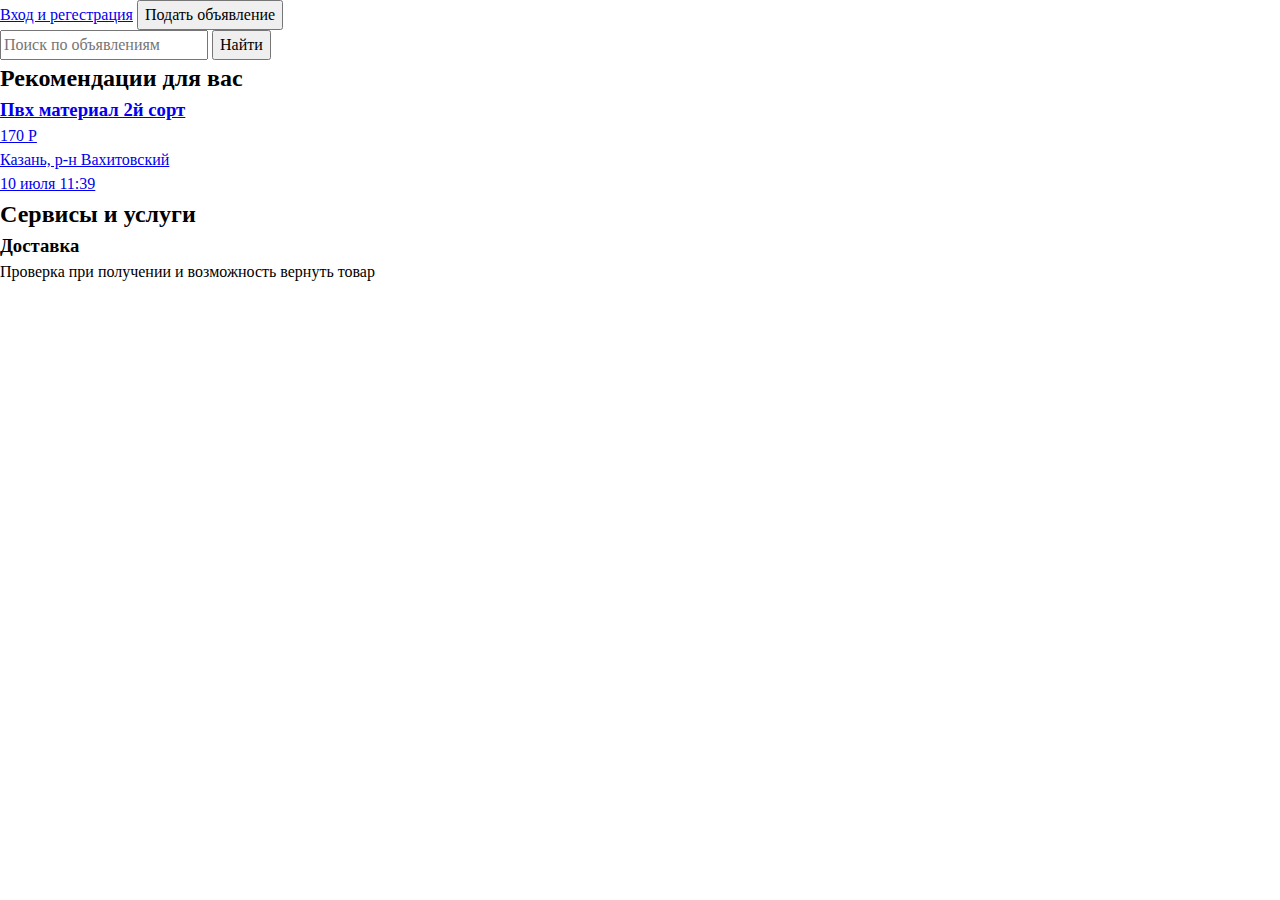
==== index.html @ 0534df63 "start project" ====
<!DOCTYPE html>
<html lang="en">
  <head>
    <meta charset="UTF-8" />
    <meta
      name="viewport"
      content="width=device-width, user-scalable=no, initial-scale=1.0, maximum-scale=1.0, minimum-scale=1.0"
    />
    <meta http-equiv="X-UA-Compatible" content="ie=edge" />
    <title>Document</title>
    <link rel="stylesheet" href="./styles/styles.css" />
  </head>
  <body>
    <header class="header">
      <div class="header__logo logo">
        <img src="/" alt="" class="logo" width="" height="" loading="lazy" />
      </div>
      <div class="header__right-menu">
        <a href="/" class="header__login">Вход и регестрация</a>
        <button class="header__button button">Подать объявление</button>
      </div>
    </header>

    <main class="content">
      <section class="section container">
        <div class="search">
          <div class="search__input field">
            <input
              type="text"
              class="field"
              placeholder="Поиск по объявлениям"
            />
            <button class="search__button button">Найти</button>
          </div>
        </div>
      </section>

      <section class="section">
        <div class="cards">
          <h2 class="cards__title">Рекомендации для вас</h2>
          <ul class="cards__list card">
            <li class="card__item">
              <a href="/" class="card__link">
                <div class="card__image">
                  <img src="/" alt="" />
                </div>
                <div class="card__body">
                  <h3 class="card__body-title">Пвх материал 2й сорт</h3>
                  <span class="card__body-price">170 Р</span>
                  <p class="card__body-address">Казань, р-н Вахитовский</p>
                  <p class="card__body-date">10 июля 11:39</p>
                </div>
              </a>
            </li>
          </ul>
        </div>

        <div class="services">
          <h2 class="services__title">Сервисы и услуги</h2>
          <ul class="services__list">
            <li class="services__item">
              <!-- svg -->
              <h3 class="services__item-title">Доставка</h3>
              <p class="services__item-description">
                Проверка при получении и возможность вернуть товар
              </p>
            </li>
          </ul>
        </div>
      </section>
    </main>
  </body>
</html>
---- styles/styles.css ----
@charset "UTF-8";
/**
  Нормализация блочной модели
 */
*,
::before,
::after {
  box-sizing: border-box;
}

/**
   Убираем внутренние отступы слева тегам списков,
   у которых есть атрибут class
  */
:where(ul, ol):where([class]) {
  padding-left: 0;
}

/**
   Убираем внешние отступы body и двум другим тегам,
   у которых есть атрибут class
  */
body,
:where(blockquote, figure):where([class]) {
  margin: 0;
}

/**
   Убираем внешние отступы вертикали нужным тегам,
   у которых есть атрибут class
  */
:where(h1, h2, h3, h4, h5, h6, p, ul, ol, dl):where([class]) {
  margin-block: 0;
}

:where(dd[class]) {
  margin-left: 0;
}

:where(fieldset[class]) {
  margin-left: 0;
  padding: 0;
  border: none;
}

/**
   Убираем стандартный маркер маркированному списку,
   у которого есть атрибут class
  */
:where(ul[class]) {
  list-style: none;
}

:where(address[class]) {
  font-style: normal;
}

/**
   Обнуляем вертикальные внешние отступы параграфа,
   объявляем локальную переменную для внешнего отступа вниз,
   чтобы избежать взаимодействие с более сложным селектором
  */
p {
  --paragraphMarginBottom: 24px;
  margin-block: 0;
}

/**
   Внешний отступ вниз для параграфа без атрибута class,
   который расположен не последним среди своих соседних элементов
  */
p:where(:not([class]):not(:last-child)) {
  margin-bottom: var(--paragraphMarginBottom);
}

/**
   Упрощаем работу с изображениями
  */
img {
  display: block;
  max-width: 100%;
}

/**
   Наследуем свойства шрифт для полей ввода
  */
input,
textarea,
select,
button {
  font: inherit;
}

html {
  /**
     Пригодится в большинстве ситуаций
     (когда, например, нужно будет "прижать" футер к низу сайта)
    */
  height: 100%;
}

/**
   Плавный скролл
  */
html,
:has(:target) {
  scroll-behavior: smooth;
}

body {
  /**
     Пригодится в большинстве ситуаций
     (когда, например, нужно будет "прижать" футер к низу сайта)
    */
  min-height: 100%;
  /**
     Унифицированный интерлиньяж
    */
  line-height: 1.5;
}

/**
   Приводим к единому цвету svg-элементы
  */
svg *[fill] {
  fill: currentColor;
}

svg *[stroke] {
  stroke: currentColor;
}

/**
   Чиним баг задержки смены цвета при взаимодействии с svg-элементами
  */
svg * {
  transition-property: fill, stroke;
}

/**
   Удаляем все анимации и переходы для людей,
   которые предпочитают их не использовать
  */
@media (prefers-reduced-motion: reduce) {
  *,
  ::before,
  ::after {
    animation-duration: 0.01ms !important;
    animation-iteration-count: 1 !important;
    transition-duration: 0.01ms !important;
    scroll-behavior: auto !important;
  }
}/*# sourceMappingURL=styles.css.map */
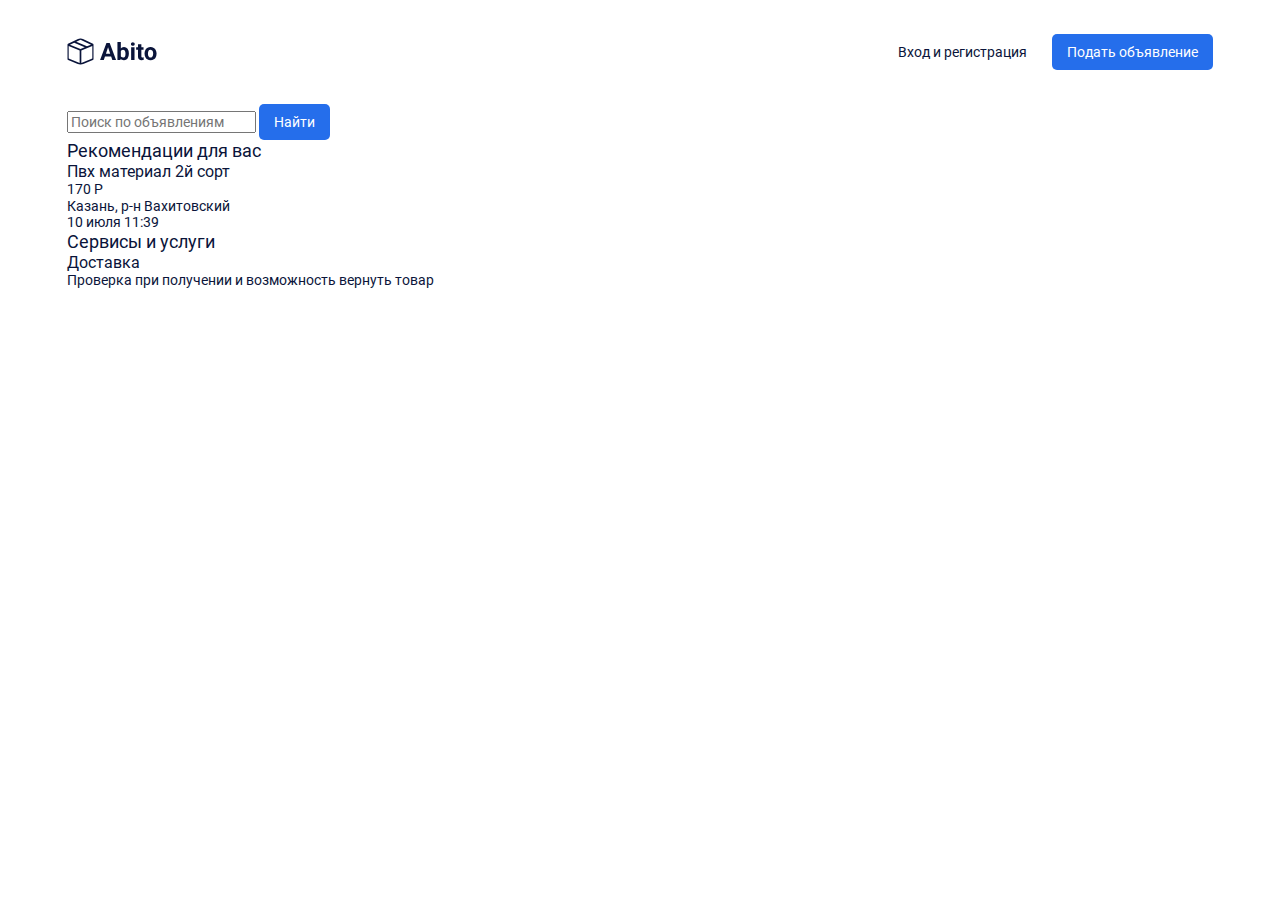
==== commit 14843386: "add header" ====
--- a/index.html
+++ b/index.html
@@ -7,22 +7,29 @@
       content="width=device-width, user-scalable=no, initial-scale=1.0, maximum-scale=1.0, minimum-scale=1.0"
     />
     <meta http-equiv="X-UA-Compatible" content="ie=edge" />
-    <title>Document</title>
+    <title>Abito</title>
     <link rel="stylesheet" href="./styles/styles.css" />
   </head>
   <body>
-    <header class="header">
+    <header class="header container">
       <div class="header__logo logo">
-        <img src="/" alt="" class="logo" width="" height="" loading="lazy" />
+        <img
+          src="./images/logo.svg"
+          alt="Abito"
+          class="logo"
+          width="91"
+          height="28"
+          loading="lazy"
+        />
       </div>
       <div class="header__right-menu">
-        <a href="/" class="header__login">Вход и регестрация</a>
+        <a href="/" class="header__login">Вход и регистрация</a>
         <button class="header__button button">Подать объявление</button>
       </div>
     </header>
 
-    <main class="content">
-      <section class="section container">
+    <main class="content container">
+      <section class="section">
         <div class="search">
           <div class="search__input field">
             <input
--- a/styles/styles.css
+++ b/styles/styles.css
@@ -150,4 +150,122 @@
     transition-duration: 0.01ms !important;
     scroll-behavior: auto !important;
   }
+}
+@font-face {
+  font-family: "Roboto";
+  src: url("../fonts/Roboto-Bold.woff2") format("woff2");
+  font-weight: 700;
+  font-style: normal;
+  font-display: swap;
+}
+@font-face {
+  font-family: "Roboto";
+  src: url("../fonts/Roboto-Regular.woff2") format("woff2");
+  font-weight: 400;
+  font-style: normal;
+  font-display: swap;
+}
+.container {
+  max-width: 1176px;
+  margin-inline: auto;
+  padding-inline: 15px;
+}
+
+.visually-hidden {
+  position: absolute !important;
+  width: 1px !important;
+  height: 1px !important;
+  margin: -1px !important;
+  border: 0 !important;
+  padding: 0 !important;
+  white-space: nowrap !important;
+  -webkit-clip-path: inset(100%) !important;
+          clip-path: inset(100%) !important;
+  clip: rect(0 0 0 0) !important;
+  overflow: hidden !important;
+}
+
+@media (max-width: 767px) {
+  .hidden-mobile {
+    display: none !important;
+  }
+}
+
+@media (min-width: 768px) {
+  .visible-mobile {
+    display: none !important;
+  }
+}
+
+body {
+  font-size: 14px;
+  font-family: "Roboto", sans-serif;
+  font-weight: 400;
+  line-height: 1.2;
+  color: #0a143a;
+  background-color: #ffffff;
+}
+
+a,
+button,
+input,
+svg * {
+  transition-duration: 0.2s;
+}
+
+a {
+  text-decoration: none;
+  color: inherit;
+}
+
+h1,
+h2,
+h3,
+h4 {
+  font-weight: 500;
+}
+
+h1 {
+  font-size: 24px;
+}
+@media (max-width: 767px) {
+  h1 {
+    font-size: 18px;
+  }
+}
+
+h2 {
+  font-size: 18px;
+}
+
+h3 {
+  font-size: 16px;
+}
+
+p {
+  font-size: 14px;
+}
+
+.header {
+  padding-block: 34px;
+  display: flex;
+  align-items: center;
+  justify-content: space-between;
+}
+.header__right-menu {
+  display: flex;
+  align-items: center;
+  -moz-column-gap: 25px;
+       column-gap: 25px;
+}
+
+.button {
+  padding: 0;
+  background-color: transparent;
+  border: none;
+  height: 36px;
+  background-color: #256eeb;
+  color: #ffffff;
+  padding-inline: 15px;
+  border-radius: 5px;
 }/*# sourceMappingURL=styles.css.map */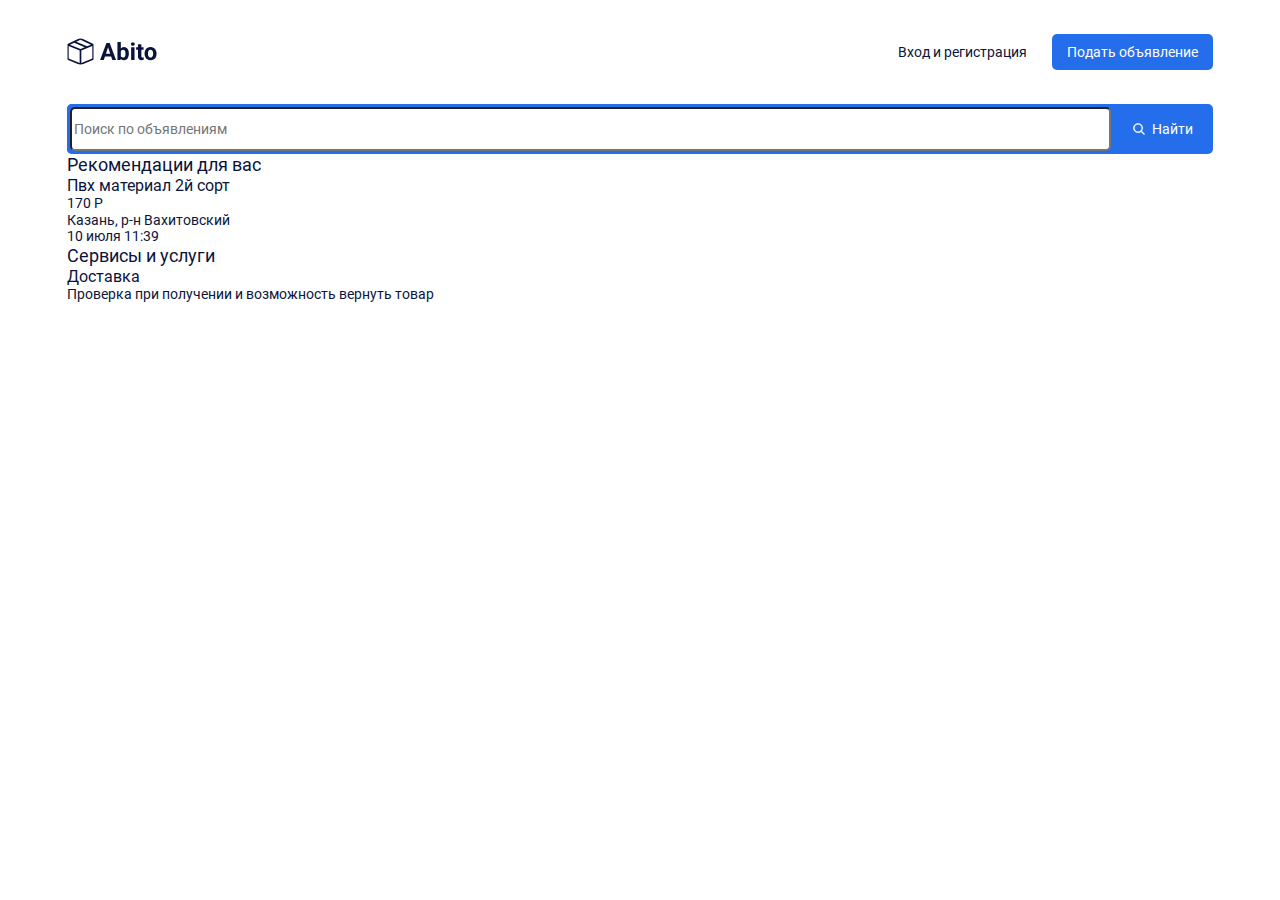
==== commit 884547a0: "styling in process" ====
--- a/index.html
+++ b/index.html
@@ -34,11 +34,44 @@
           <div class="search__input field">
             <input
               type="text"
-              class="field"
+              class="field__input"
               placeholder="Поиск по объявлениям"
             />
-            <button class="search__button button">Найти</button>
           </div>
+          <button class="search__button button">
+            <svg
+              xmlns="http://www.w3.org/2000/svg"
+              xmlns:xlink="http://www.w3.org/1999/xlink"
+              viewBox="0,0,256,256"
+              width="14px"
+              height="14px"
+              fill-rule="nonzero"
+            >
+              <g
+                fill="#ffffff"
+                fill-rule="nonzero"
+                stroke="none"
+                stroke-width="1"
+                stroke-linecap="butt"
+                stroke-linejoin="miter"
+                stroke-miterlimit="10"
+                stroke-dasharray=""
+                stroke-dashoffset="0"
+                font-family="none"
+                font-weight="none"
+                font-size="none"
+                text-anchor="none"
+                style="mix-blend-mode: normal"
+              >
+                <g transform="scale(8.53333,8.53333)">
+                  <path
+                    d="M13,3c-5.51133,0 -10,4.48867 -10,10c0,5.51133 4.48867,10 10,10c2.39665,0 4.59741,-0.85106 6.32227,-2.26367l5.9707,5.9707c0.25082,0.26124 0.62327,0.36648 0.97371,0.27512c0.35044,-0.09136 0.62411,-0.36503 0.71547,-0.71547c0.09136,-0.35044 -0.01388,-0.72289 -0.27512,-0.97371l-5.9707,-5.9707c1.41261,-1.72486 2.26367,-3.92561 2.26367,-6.32227c0,-5.51133 -4.48867,-10 -10,-10zM13,5c4.43067,0 8,3.56933 8,8c0,4.43067 -3.56933,8 -8,8c-4.43067,0 -8,-3.56933 -8,-8c0,-4.43067 3.56933,-8 8,-8z"
+                  ></path>
+                </g>
+              </g>
+            </svg>
+            Найти
+          </button>
         </div>
       </section>
 
--- a/styles/styles.css
+++ b/styles/styles.css
@@ -268,4 +268,34 @@
   color: #ffffff;
   padding-inline: 15px;
   border-radius: 5px;
+}
+
+.search {
+  display: flex;
+  align-items: center;
+  background-color: #256eeb;
+  border-radius: 5px;
+}
+.search__input {
+  width: 100%;
+}
+.search__button {
+  height: 44px;
+  display: flex;
+  align-items: center;
+  padding-right: 20px;
+  padding-left: 18px;
+  -moz-column-gap: 6px;
+       column-gap: 6px;
+}
+
+.field {
+  width: 100%;
+  border: 3px solid #256eeb;
+  border-radius: 5px;
+}
+.field__input {
+  width: 100%;
+  height: 44px;
+  border-radius: 5px;
 }/*# sourceMappingURL=styles.css.map */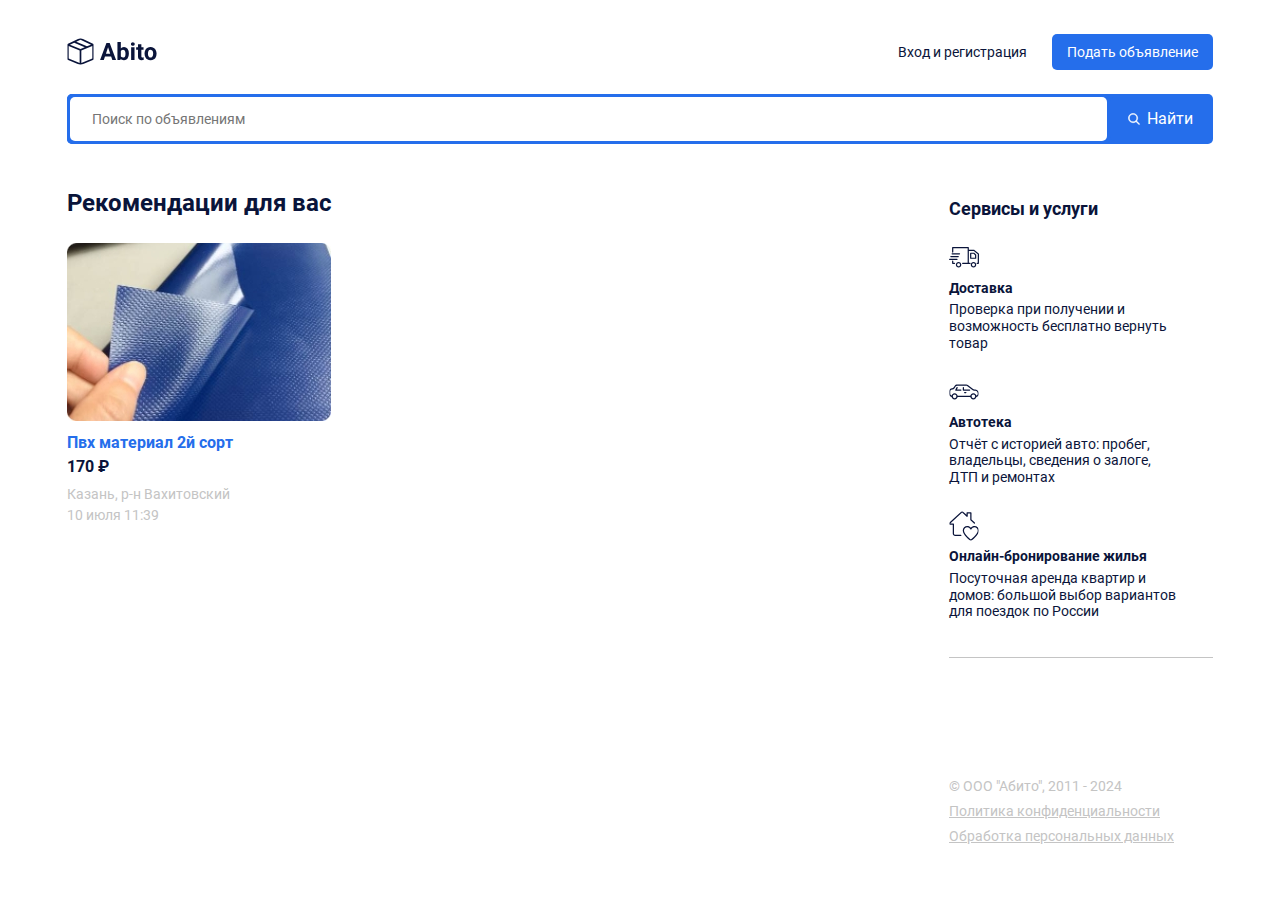
==== commit c17d880a: "add main styles" ====
--- a/index.html
+++ b/index.html
@@ -76,36 +76,222 @@
       </section>
 
       <section class="section">
-        <div class="cards">
-          <h2 class="cards__title">Рекомендации для вас</h2>
-          <ul class="cards__list card">
-            <li class="card__item">
-              <a href="/" class="card__link">
-                <div class="card__image">
-                  <img src="/" alt="" />
+        <div class="section__body">
+          <div class="cards">
+            <h1 class="cards__title">Рекомендации для вас</h1>
+            <ul class="cards__list card">
+              <li class="card__item">
+                <a href="/" class="card__link">
+                  <div class="card__image">
+                    <img
+                      src="./images/card-image.jpeg"
+                      alt="Пвх материал 2й сорт"
+                      width="264"
+                      height="178"
+                      loading="lazy"
+                    />
+                  </div>
+                  <div class="card__body">
+                    <h3 class="card__body-title">Пвх материал 2й сорт</h3>
+                    <p class="card__body-price">170 ₽</p>
+                    <p class="card__body-address">Казань, р-н Вахитовский</p>
+                    <p class="card__body-date">10 июля 11:39</p>
+                  </div>
+                </a>
+              </li>              
+            </ul>
+          </div>
+
+          <div class="services">
+            <h2 class="services__title">Сервисы и услуги</h2>
+            <ul class="services__list">
+              <li class="services__item">
+                <div class="services__item-icon">
+                  <svg
+                    width="30.000000"
+                    height="20.452057"
+                    viewBox="0 0 30 20.4521"
+                    fill="none"
+                    xmlns="http://www.w3.org/2000/svg"
+                    xmlns:xlink="http://www.w3.org/1999/xlink"
+                  >
+                    <defs />
+                    <path
+                      id="Vector"
+                      d="M24.52 14.95C23.79 14.95 23.09 15.24 22.57 15.76C22.04 16.28 21.75 16.97 21.75 17.7C21.75 18.43 22.04 19.12 22.57 19.64C23.1 20.16 23.79 20.45 24.52 20.45C26.02 20.45 27.25 19.21 27.25 17.7C27.25 16.18 26.02 14.95 24.52 14.95ZM24.52 19.23C23.68 19.23 22.97 18.53 22.97 17.7C22.97 16.87 23.68 16.17 24.52 16.17C25.35 16.17 26.02 16.86 26.02 17.7C26.02 18.54 25.35 19.23 24.52 19.23ZM25.23 5.79C25.12 5.69 24.97 5.63 24.82 5.63L21.69 5.63C21.35 5.63 21.08 5.91 21.08 6.24L21.08 11.25C21.08 11.59 21.35 11.86 21.69 11.86L26.66 11.86C27 11.86 27.27 11.59 27.27 11.25L27.27 7.9C27.27 7.73 27.2 7.56 27.07 7.45L25.23 5.79ZM26.05 10.64L22.3 10.64L22.3 6.85L24.58 6.85L26.05 8.17L26.05 10.64ZM9.6 14.95C8.87 14.95 8.17 15.24 7.65 15.76C7.12 16.28 6.83 16.97 6.83 17.7C6.83 18.43 7.12 19.12 7.65 19.64C8.18 20.16 8.87 20.45 9.6 20.45C11.11 20.45 12.33 19.21 12.33 17.7C12.33 16.18 11.11 14.95 9.6 14.95ZM9.6 19.23C8.76 19.23 8.05 18.53 8.05 17.7C8.05 16.87 8.76 16.17 9.6 16.17C10.43 16.17 11.11 16.86 11.11 17.7C11.11 18.54 10.43 19.23 9.6 19.23ZM5.53 15.7L4.3 15.7L4.3 14.08C4.3 13.74 4.03 13.46 3.69 13.46C3.35 13.46 3.08 13.74 3.08 14.08L3.08 16.31C3.08 16.65 3.35 16.92 3.69 16.92L5.53 16.92C5.87 16.92 6.14 16.65 6.14 16.31C6.14 15.98 5.87 15.7 5.53 15.7ZM8.63 12.37C8.63 12.04 8.35 11.76 8.02 11.76L0.61 11.76C0.27 11.76 0 12.04 0 12.37C0 12.71 0.27 12.98 0.61 12.98L8.02 12.98C8.35 12.98 8.63 12.71 8.63 12.37ZM1.85 10.17L9.26 10.21C9.59 10.21 9.87 9.94 9.87 9.6C9.88 9.26 9.6 8.99 9.27 8.99L1.86 8.94C1.85 8.94 1.85 8.94 1.85 8.94C1.52 8.94 1.24 9.21 1.24 9.55C1.24 9.89 1.51 10.17 1.85 10.17ZM3.09 7.39L10.5 7.39C10.84 7.39 11.11 7.12 11.11 6.78C11.11 6.45 10.84 6.17 10.5 6.17L3.09 6.17C2.76 6.17 2.48 6.45 2.48 6.78C2.48 7.12 2.76 7.39 3.09 7.39ZM29.77 6.57L25.4 2.95C25.29 2.85 25.15 2.81 25 2.81L19.86 2.81L19.86 0.61C19.86 0.27 19.59 0 19.25 0L3.69 0C3.35 0 3.08 0.27 3.08 0.61L3.08 5.08C3.08 5.41 3.35 5.69 3.69 5.69C4.03 5.69 4.3 5.41 4.3 5.08L4.3 1.22L18.65 1.22L18.65 15.7L13.64 15.7C13.3 15.7 13.02 15.98 13.02 16.31C13.02 16.65 13.3 16.92 13.64 16.92L21.09 16.92C21.43 16.92 21.71 16.65 21.71 16.31C21.71 15.98 21.43 15.7 21.09 15.7L19.87 15.7L19.87 4.03L24.79 4.03L28.77 7.33L28.73 15.69L28.1 15.69C27.76 15.69 27.48 15.96 27.48 16.3C27.48 16.64 27.76 16.91 28.1 16.91L29.34 16.91C29.67 16.91 29.95 16.64 29.95 16.31L30 7.04C29.99 6.86 29.91 6.68 29.77 6.57Z"
+                      fill="#000000"
+                      fill-opacity="1.000000"
+                      fill-rule="nonzero"
+                    />
+                  </svg>
                 </div>
-                <div class="card__body">
-                  <h3 class="card__body-title">Пвх материал 2й сорт</h3>
-                  <span class="card__body-price">170 Р</span>
-                  <p class="card__body-address">Казань, р-н Вахитовский</p>
-                  <p class="card__body-date">10 июля 11:39</p>
+                <h3 class="services__item-title">Доставка</h3>
+                <p class="services__item-description">
+                  Проверка при получении и возможность бесплатно вернуть товар
+                </p>
+              </li>
+              <li class="services__item">
+                <div class="services__item-icon">
+                  <svg
+                    width="30.000000"
+                    height="30.000000"
+                    viewBox="0 0 30 30"
+                    fill="none"
+                    xmlns="http://www.w3.org/2000/svg"
+                    xmlns:xlink="http://www.w3.org/1999/xlink"
+                  >
+                    <defs>
+                      <clipPath id="clip1_298">
+                        <rect
+                          id="002-sedan 1"
+                          rx="0.000000"
+                          width="29.000000"
+                          height="29.000000"
+                          transform="translate(0.500000 0.500000)"
+                          fill="white"
+                          fill-opacity="0"
+                        />
+                      </clipPath>
+                    </defs>
+                    <rect
+                      id="002-sedan 1"
+                      rx="0.000000"
+                      width="29.000000"
+                      height="29.000000"
+                      transform="translate(0.500000 0.500000)"
+                      fill="#FFFFFF"
+                      fill-opacity="0"
+                    />
+                    <g clip-path="url(#clip1_298)">
+                      <path
+                        id="Vector"
+                        d="M5.62 16.25C3.9 16.25 2.5 17.65 2.5 19.37C2.5 21.09 3.9 22.5 5.62 22.5C7.34 22.5 8.74 21.09 8.74 19.37C8.74 17.65 7.34 16.25 5.62 16.25ZM5.62 21.25C4.59 21.25 3.75 20.4 3.75 19.37C3.75 18.34 4.59 17.5 5.62 17.5C6.65 17.5 7.5 18.34 7.5 19.37C7.5 20.4 6.65 21.25 5.62 21.25Z"
+                        fill="#000000"
+                        fill-opacity="1.000000"
+                        fill-rule="nonzero"
+                      />
+                      <path
+                        id="Vector"
+                        d="M24.37 16.25C22.65 16.25 21.25 17.65 21.25 19.37C21.25 21.09 22.65 22.5 24.37 22.5C26.09 22.5 27.49 21.09 27.49 19.37C27.49 17.65 26.09 16.25 24.37 16.25ZM24.37 21.25C23.34 21.25 22.5 20.4 22.5 19.37C22.5 18.34 23.34 17.5 24.37 17.5C25.4 17.5 26.25 18.34 26.25 19.37C26.25 20.4 25.4 21.25 24.37 21.25Z"
+                        fill="#000000"
+                        fill-opacity="1.000000"
+                        fill-rule="nonzero"
+                      />
+                      <path
+                        id="Vector"
+                        d="M26.25 12.5L25.19 12.5C24.8 12.5 24.42 12.36 24.12 12.12L19.2 8.18C18.64 7.74 17.95 7.5 17.24 7.5L8.21 7.5C7.16 7.5 6.19 8.02 5.61 8.89L4.54 10.48C4.22 10.96 3.69 11.25 3.12 11.25C1.4 11.25 0 12.65 0 14.37L0 16.87C0 18.59 1.4 20 3.12 20C3.46 20 3.75 19.71 3.75 19.37C3.75 19.03 3.46 18.75 3.12 18.75C2.09 18.75 1.25 17.9 1.25 16.87L1.25 14.37C1.25 13.34 2.09 12.5 3.12 12.5C4.11 12.5 5.03 12 5.58 11.18L6.65 9.58C7 9.06 7.58 8.74 8.21 8.74L17.24 8.74C17.67 8.74 18.08 8.89 18.42 9.16L23.34 13.09C23.86 13.51 24.52 13.74 25.19 13.74L26.25 13.74C28.08 13.74 28.75 15.61 28.75 16.87C28.75 18.1 27.8 18.74 26.87 18.74C26.53 18.74 26.25 19.02 26.25 19.37C26.25 19.71 26.53 19.99 26.87 19.99C28.65 20 30 18.65 30 16.87C30 14.75 28.68 12.5 26.25 12.5Z"
+                        fill="#000000"
+                        fill-opacity="1.000000"
+                        fill-rule="nonzero"
+                      />
+                      <path
+                        id="Vector"
+                        d="M21.87 18.75L8.12 18.75C7.78 18.75 7.5 19.03 7.5 19.37C7.5 19.71 7.78 20 8.12 20L21.87 20C22.22 20 22.5 19.71 22.5 19.37C22.5 19.03 22.22 18.75 21.87 18.75Z"
+                        fill="#000000"
+                        fill-opacity="1.000000"
+                        fill-rule="nonzero"
+                      />
+                      <path
+                        id="Vector"
+                        d="M20.62 12.5L15 12.5L15 10.62C15 10.28 14.72 9.99 14.37 9.99C14.03 9.99 13.75 10.28 13.75 10.62L13.75 13.12C13.75 13.47 14.03 13.75 14.37 13.75L20.62 13.75C20.97 13.75 21.25 13.47 21.25 13.12C21.25 12.78 20.97 12.5 20.62 12.5Z"
+                        fill="#000000"
+                        fill-opacity="1.000000"
+                        fill-rule="nonzero"
+                      />
+                      <path
+                        id="Vector"
+                        d="M11.87 12.5L7.88 12.5L8.68 10.9C8.83 10.59 8.71 10.22 8.4 10.06C8.09 9.91 7.72 10.03 7.56 10.34L6.31 12.84C6.21 13.03 6.22 13.27 6.34 13.45C6.45 13.63 6.65 13.75 6.87 13.75L11.87 13.75C12.22 13.75 12.5 13.47 12.5 13.12C12.5 12.78 12.22 12.5 11.87 12.5Z"
+                        fill="#000000"
+                        fill-opacity="1.000000"
+                        fill-rule="nonzero"
+                      />
+                      <path
+                        id="Vector"
+                        d="M16.87 15L15.62 15C15.28 15 15 15.28 15 15.62C15 15.97 15.28 16.25 15.62 16.25L16.87 16.25C17.21 16.25 17.5 15.97 17.5 15.62C17.5 15.28 17.21 15 16.87 15Z"
+                        fill="#000000"
+                        fill-opacity="1.000000"
+                        fill-rule="nonzero"
+                      />
+                    </g>
+                  </svg>
                 </div>
-              </a>
-            </li>
-          </ul>
-        </div>
-
-        <div class="services">
-          <h2 class="services__title">Сервисы и услуги</h2>
-          <ul class="services__list">
-            <li class="services__item">
-              <!-- svg -->
-              <h3 class="services__item-title">Доставка</h3>
-              <p class="services__item-description">
-                Проверка при получении и возможность вернуть товар
+                <h3 class="services__item-title">Автотека</h3>
+                <p class="services__item-description">
+                  Отчёт с историей авто: пробег, владельцы, сведения о залоге,
+                  ДТП и ремонтах
+                </p>
+              </li>
+              <li class="services__item">
+                <div class="services__item-icon">
+                  <svg
+                    width="30.000000"
+                    height="30.000000"
+                    viewBox="0 0 30 30"
+                    fill="none"
+                    xmlns="http://www.w3.org/2000/svg"
+                    xmlns:xlink="http://www.w3.org/1999/xlink"
+                  >
+                    <defs>
+                      <clipPath id="clip1_390">
+                        <rect
+                          id="love 1"
+                          rx="0.000000"
+                          width="29.000000"
+                          height="29.000000"
+                          transform="translate(0.500000 0.500000)"
+                          fill="white"
+                          fill-opacity="0"
+                        />
+                      </clipPath>
+                    </defs>
+                    <rect
+                      id="love 1"
+                      rx="0.000000"
+                      width="29.000000"
+                      height="29.000000"
+                      transform="translate(0.500000 0.500000)"
+                      fill="#FFFFFF"
+                      fill-opacity="0"
+                    />
+                    <g clip-path="url(#clip1_390)">
+                      <path
+                        id="Vector"
+                        d="M21.87 30C21.74 30 21.61 29.95 21.5 29.87C21.18 29.64 13.75 24.03 13.75 19.53C13.75 17.03 15.78 15 18.28 15C19.71 15 21.02 15.66 21.87 16.75C22.72 15.66 24.03 15 25.46 15C27.96 15 30 17.03 30 19.53C30 24.03 22.56 29.64 22.24 29.87C22.13 29.95 22 30 21.87 30ZM18.28 16.25C16.47 16.25 15 17.72 15 19.53C15 22.57 19.65 26.84 21.87 28.58C24.09 26.84 28.75 22.57 28.75 19.53C28.75 17.72 27.27 16.25 25.46 16.25C24.15 16.25 22.96 17.02 22.44 18.22C22.25 18.67 21.5 18.67 21.3 18.22C20.78 17.02 19.59 16.25 18.28 16.25Z"
+                        fill="#000000"
+                        fill-opacity="1.000000"
+                        fill-rule="nonzero"
+                      />
+                      <path
+                        id="Vector"
+                        d="M11.87 25L6.25 25C4.87 25 3.75 23.87 3.75 22.5L3.75 13.75L1.25 13.75C0.54 13.75 0 13.2 0 12.5C0 12.14 0.15 11.8 0.4 11.57L12.69 0.16C12.93 -0.06 13.31 -0.06 13.54 0.16L17.5 3.82L17.5 1.87C17.5 1.52 17.78 1.24 18.12 1.24L21.87 1.24C22.22 1.24 22.5 1.52 22.5 1.87L22.5 8.46L25.85 11.57C26.1 11.81 26.11 12.2 25.88 12.46C25.64 12.71 25.25 12.73 24.99 12.49L21.44 9.19C21.32 9.07 21.25 8.91 21.25 8.73L21.25 2.49L18.75 2.49L18.75 5.26C18.75 5.51 18.6 5.73 18.37 5.83C18.14 5.93 17.88 5.88 17.7 5.71L13.12 1.47L1.25 12.49L4.37 12.5C4.71 12.5 5 12.78 5 13.12L5 22.5C5 23.19 5.56 23.75 6.25 23.75L11.87 23.75C12.22 23.75 12.5 24.03 12.5 24.37C12.5 24.72 12.22 25 11.87 25Z"
+                        fill="#000000"
+                        fill-opacity="1.000000"
+                        fill-rule="nonzero"
+                      />
+                    </g>
+                  </svg>
+                </div>
+                <h3 class="services__item-title">Онлайн-бронирование жилья</h3>
+                <p class="services__item-description">
+                  Посуточная аренда квартир и домов: большой выбор вариантов для
+                  поездок по России
+                </p>
+              </li>
+            </ul>
+
+            <div class="services__copyright">
+              <p class="services__copyright-title">
+                © ООО "Абито", <time datetime="2011">2011</time> -
+                <time datetime="2024">2024</time>
               </p>
-            </li>
-          </ul>
+              <a href="#" class="services__copyright-link"
+                >Политика конфиденциальности</a
+              >
+              <a href="#" class="services__copyright-link"
+                >Обработка персональных данных</a
+              >
+            </div>
+          </div>
         </div>
       </section>
     </main>
--- a/styles/styles.css
+++ b/styles/styles.css
@@ -227,6 +227,7 @@
 
 h1 {
   font-size: 24px;
+  font-weight: 700;
 }
 @media (max-width: 767px) {
   h1 {
@@ -236,9 +237,11 @@
 
 h2 {
   font-size: 18px;
+  font-weight: 700;
 }
 
 h3 {
+  font-weight: 700;
   font-size: 16px;
 }
 
@@ -246,8 +249,81 @@
   font-size: 14px;
 }
 
+.card__image {
+  border-radius: 10px;
+  width: 264px;
+}
+.card__body-title {
+  color: #256eeb;
+  padding-top: 12px;
+}
+.card__body-price {
+  font-weight: 700;
+  padding-top: 5px;
+  font-size: 16px;
+}
+.card__body-address {
+  color: #c4c4c4;
+  padding-top: 10px;
+}
+.card__body-date {
+  color: #c4c4c4;
+  padding-top: 4px;
+}
+
+.cards__title {
+  padding-bottom: 25px;
+}
+.cards__list {
+  display: grid;
+  grid-template-columns: repeat(3, 1fr);
+  -moz-column-gap: 30px;
+       column-gap: 30px;
+  row-gap: 40px;
+}
+
+.services__title {
+  padding-bottom: 23px;
+  margin-top: 9px;
+}
+.services__list {
+  display: flex;
+  flex-direction: column;
+  row-gap: 25px;
+  padding-bottom: 37px;
+  border-bottom: 1px solid #c4c4c4;
+  width: 264px;
+}
+.services__item-icon {
+  height: 30px;
+  display: flex;
+  align-items: center;
+}
+.services__item-title {
+  padding-top: 7px;
+  font-size: 14px;
+}
+.services__item-description {
+  padding-top: 5px;
+  max-width: 217px;
+}
+.services__item-description:nth-child(3) {
+  max-width: 231px;
+}
+.services__copyright {
+  display: flex;
+  flex-direction: column;
+  row-gap: 8px;
+  margin-top: 120px;
+  color: #c4c4c4;
+}
+.services__copyright-link {
+  text-decoration: underline;
+}
+
 .header {
-  padding-block: 34px;
+  padding-top: 34px;
+  padding-bottom: 24px;
   display: flex;
   align-items: center;
   justify-content: space-between;
@@ -275,18 +351,21 @@
   align-items: center;
   background-color: #256eeb;
   border-radius: 5px;
+  margin-bottom: 45px;
 }
 .search__input {
   width: 100%;
+  border: none;
 }
 .search__button {
   height: 44px;
   display: flex;
   align-items: center;
   padding-right: 20px;
-  padding-left: 18px;
+  padding-left: 17px;
   -moz-column-gap: 6px;
        column-gap: 6px;
+  font-size: 16px;
 }
 
 .field {
@@ -298,4 +377,13 @@
   width: 100%;
   height: 44px;
   border-radius: 5px;
+  border: none;
+  padding-inline: 22px;
+}
+
+.section__body {
+  display: flex;
+  justify-content: space-between;
+  -moz-column-gap: 30px;
+       column-gap: 30px;
 }/*# sourceMappingURL=styles.css.map */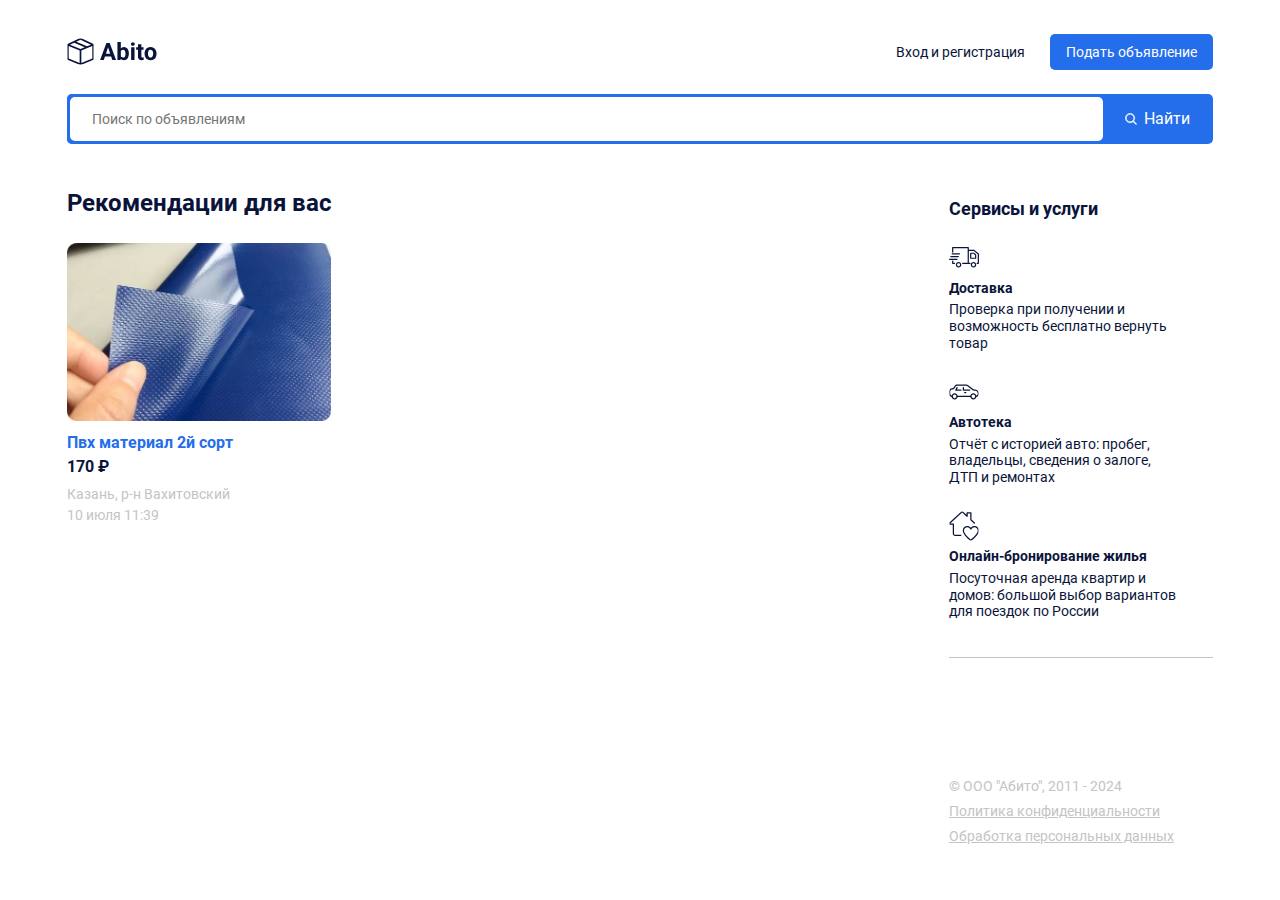
==== commit aca21c1e: "add hover" ====
--- a/index.html
+++ b/index.html
@@ -12,7 +12,7 @@
   </head>
   <body>
     <header class="header container">
-      <div class="header__logo logo">
+      <a href="/" class="header__logo logo">
         <img
           src="./images/logo.svg"
           alt="Abito"
@@ -21,7 +21,7 @@
           height="28"
           loading="lazy"
         />
-      </div>
+      </a>
       <div class="header__right-menu">
         <a href="/" class="header__login">Вход и регистрация</a>
         <button class="header__button button">Подать объявление</button>
@@ -98,7 +98,7 @@
                     <p class="card__body-date">10 июля 11:39</p>
                   </div>
                 </a>
-              </li>              
+              </li>
             </ul>
           </div>
 
--- a/styles/styles.css
+++ b/styles/styles.css
@@ -334,6 +334,9 @@
   -moz-column-gap: 25px;
        column-gap: 25px;
 }
+.header__login:hover {
+  opacity: 0.6;
+}
 
 .button {
   padding: 0;
@@ -344,6 +347,13 @@
   color: #ffffff;
   padding-inline: 15px;
   border-radius: 5px;
+  border: 1px solid transparent;
+  cursor: pointer;
+}
+.button:hover {
+  background-color: #ffffff;
+  color: #0a143a;
+  border-color: #256eeb;
 }
 
 .search {
@@ -366,6 +376,7 @@
   -moz-column-gap: 6px;
        column-gap: 6px;
   font-size: 16px;
+  border-right: 3px solid transparent;
 }
 
 .field {
@@ -380,6 +391,9 @@
   border: none;
   padding-inline: 22px;
 }
+.field__input:focus-visible {
+  outline: none;
+}
 
 .section__body {
   display: flex;
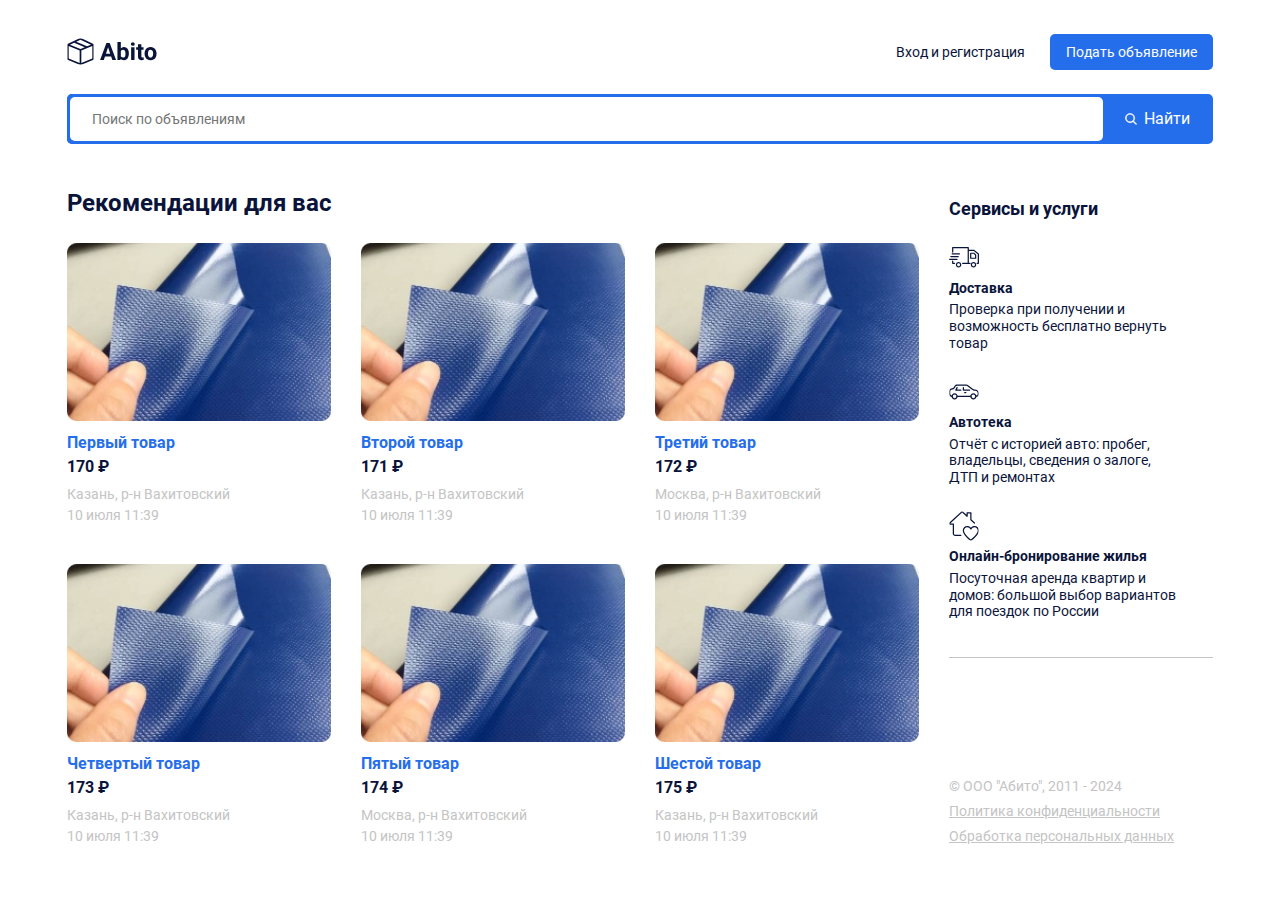
==== commit eed2fcc0: "add js" ====
--- a/index.html
+++ b/index.html
@@ -9,6 +9,7 @@
     <meta http-equiv="X-UA-Compatible" content="ie=edge" />
     <title>Abito</title>
     <link rel="stylesheet" href="./styles/styles.css" />
+    <script src="./js/main.js" defer></script>
   </head>
   <body>
     <header class="header container">
@@ -81,7 +82,7 @@
             <h1 class="cards__title">Рекомендации для вас</h1>
             <ul class="cards__list card">
               <li class="card__item">
-                <a href="/" class="card__link">
+                <a href="./item.html" class="card__link">
                   <div class="card__image">
                     <img
                       src="./images/card-image.jpeg"
--- a/styles/styles.css
+++ b/styles/styles.css
@@ -282,6 +282,10 @@
   row-gap: 40px;
 }
 
+.services {
+  display: flex;
+  flex-direction: column;
+}
 .services__title {
   padding-bottom: 23px;
   margin-top: 9px;
@@ -311,10 +315,11 @@
   max-width: 231px;
 }
 .services__copyright {
+  margin-top: auto;
+  padding-top: 30px;
   display: flex;
   flex-direction: column;
   row-gap: 8px;
-  margin-top: 120px;
   color: #c4c4c4;
 }
 .services__copyright-link {
@@ -400,4 +405,29 @@
   justify-content: space-between;
   -moz-column-gap: 30px;
        column-gap: 30px;
+}
+
+.page {
+  display: flex;
+  -moz-column-gap: 30px;
+       column-gap: 30px;
+}
+.page__body-title {
+  padding-bottom: 25px;
+}
+.page__body-description {
+  padding-top: 20px;
+  line-height: 1.6;
+}
+.page__right-price {
+  font-size: 24px;
+  font-weight: 700;
+  padding-bottom: 25px;
+}
+.page__right-button {
+  width: 264px;
+  height: 54px;
+  display: flex;
+  align-items: center;
+  justify-content: center;
 }/*# sourceMappingURL=styles.css.map */